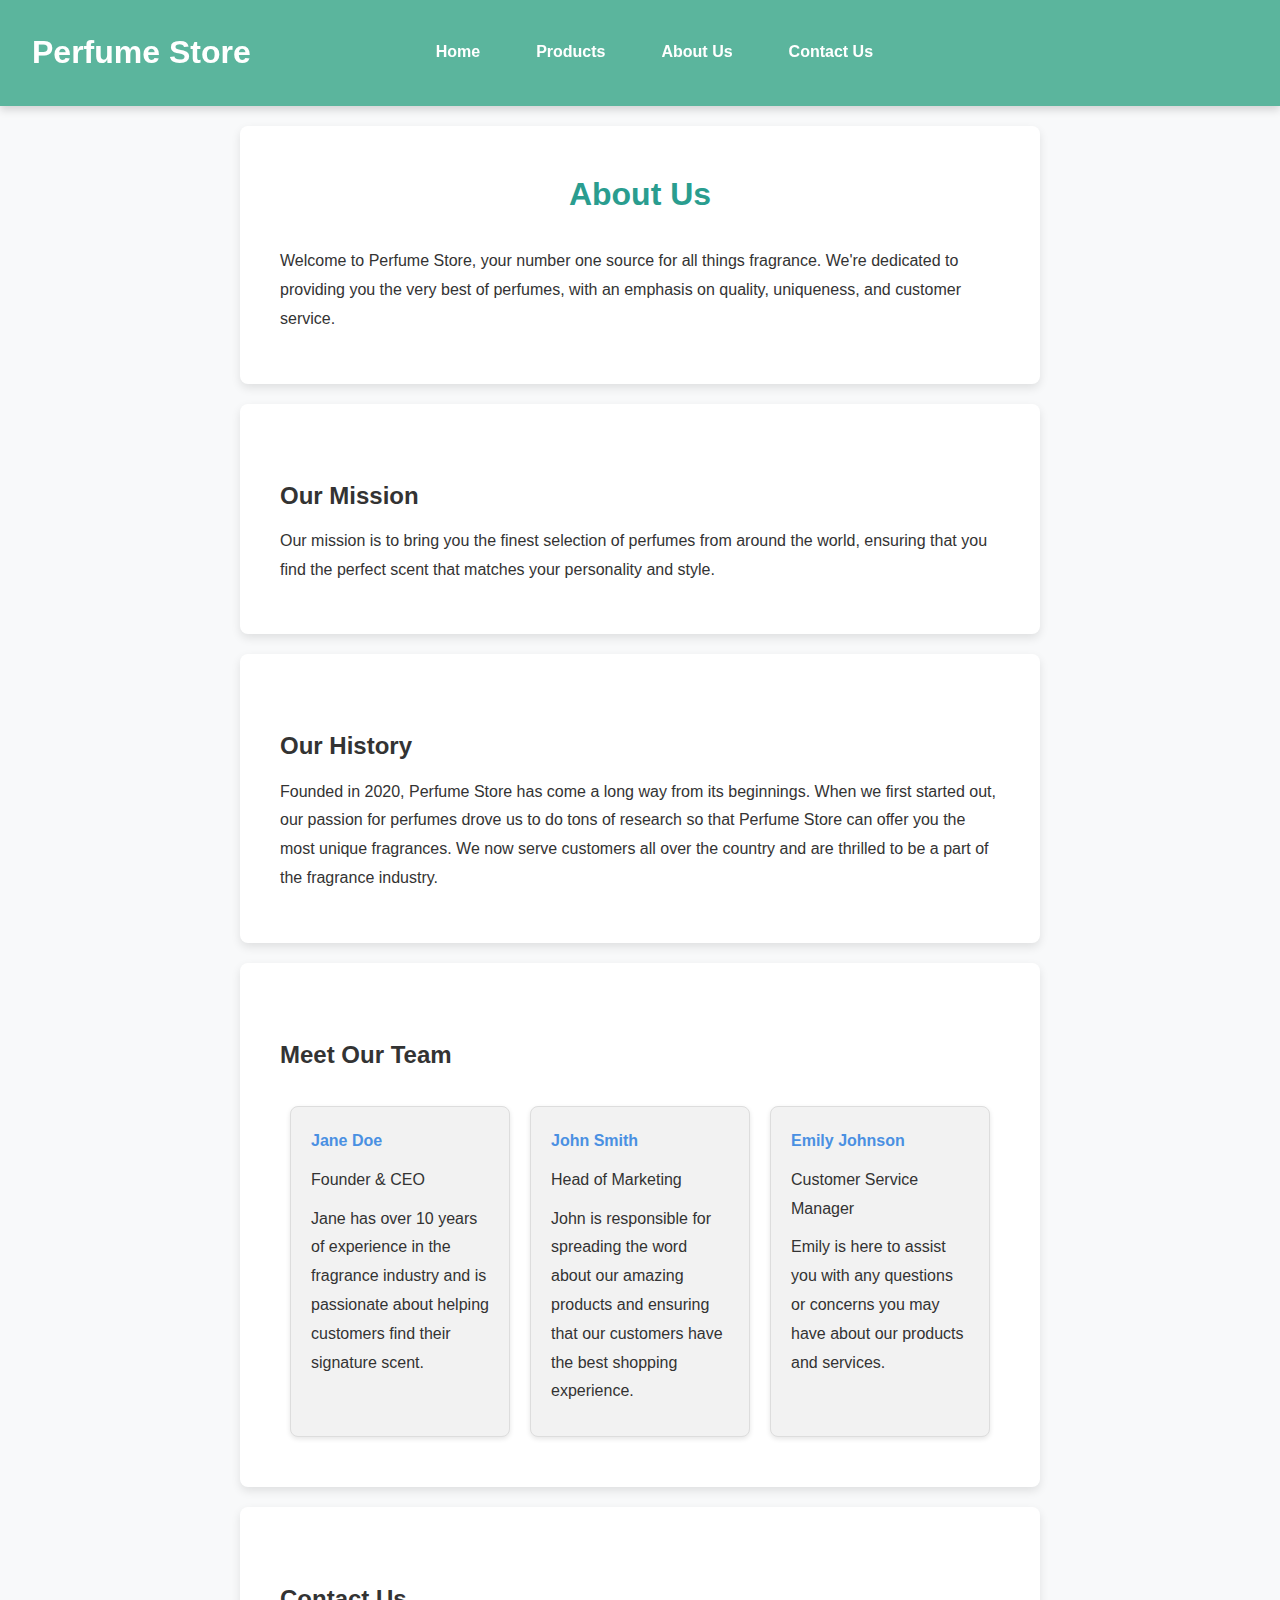
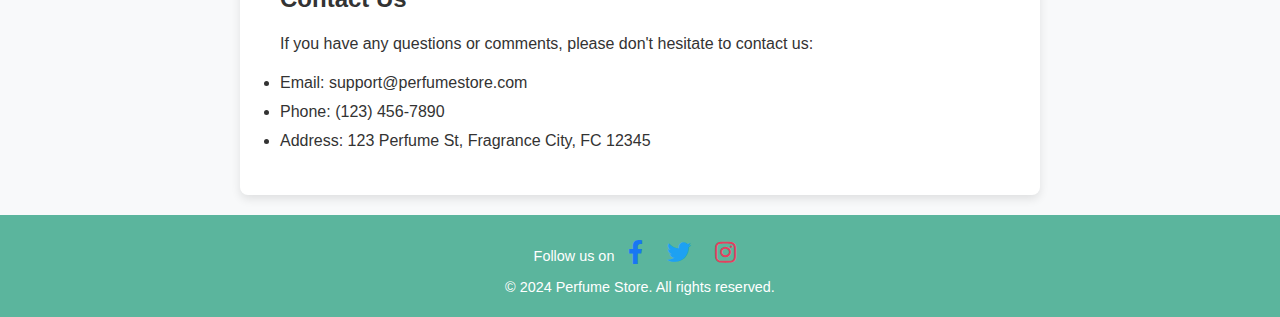
==== about.html @ 804339f7 "Add files via upload" ====
<!DOCTYPE html>
<html lang="en">

<head>
    <meta charset="UTF-8">
    <meta name="viewport" content="width=device-width, initial-scale=1.0">
    <title>Perfume Store</title>
    <link rel="stylesheet" href="style.css">
    <link href="https://cdnjs.cloudflare.com/ajax/libs/font-awesome/5.15.4/css/all.min.css" rel="stylesheet">
    <script src="https://cdnjs.cloudflare.com/ajax/libs/jquery/3.6.4/jquery.min.js"></script>

    <style>
        section {
            padding: 40px;
            margin: 20px auto;
            max-width: 800px;
            background: #fff;
            border-radius: 8px;
            box-shadow: 0 4px 10px rgba(0, 0, 0, 0.1);
        }

        h2 {
            color: #4a90e2;
            text-align: center;
            font-size: 2em;
            margin-bottom: 20px;
        }

        h3 {
            color: #333;
            margin-top: 30px;
            font-size: 1.5em;
        }

        p {
            margin: 10px 0;
            line-height: 1.8;
        }

        .team {
            display: flex;
            justify-content: space-between;
            flex-wrap: wrap;
            margin-top: 20px;
        }

        .team-member {
            background: #f2f2f2;
            border: 1px solid #ddd;
            border-radius: 8px;
            padding: 20px;
            margin: 10px;
            width: calc(33.333% - 20px);
            box-shadow: 0 2px 5px rgba(0, 0, 0, 0.1);
            transition: transform 0.3s;
        }

        .team-member:hover {
            transform: translateY(-5px);
        }

        .team-member h4 {
            margin: 0;
            color: #4a90e2;
        }

        header {
            display: flex;
            align-items: center;
        }

        header h1 {
            margin: 0;
            text-align: left;
            flex: 0 0 auto;
        }

        nav {
            flex: 1;
            display: flex;
            justify-content: center;
            padding-right: 190px;
        }

        nav ul {
            display: flex;
            list-style: none;
            padding: 0;
            margin: 0;
        }


        @media (max-width: 488px) {
            .team-member {
                width: 100%;
            }

            nav {
                flex: 1;
                display: flex;

                padding-left: 190px;

            }

            nav ul li a {
                white-space: nowrap;
                text-align: center;
            }

        }
    </style>

</head>

<body>
    <header>
        <h1>Perfume Store</h1>
        <nav>
            <ul>
                <li><a href="index.html">Home</a></li>
                <li><a href="Products.html">Products</a></li>
                <li><a href="about.html">About Us</a></li>
                <li><a href="contact.html">Contact Us</a></li>
            </ul>
        </nav>
    </header>

    <div id="notification"
        style="display: none; position: fixed; bottom: 20px; right: 20px; background: #21867a; color: white; padding: 10px 20px; border-radius: 5px; box-shadow: 0 4px 6px rgba(0, 0, 0, 0.1);">
    </div>
    <section id="about">
        <h2>About Us</h2>
        <p>Welcome to Perfume Store, your number one source for all things fragrance. We're dedicated to providing you
            the very best of perfumes, with an emphasis on quality, uniqueness, and customer service.</p>
    </section>

    <section id="mission">
        <h3>Our Mission</h3>
        <p>Our mission is to bring you the finest selection of perfumes from around the world, ensuring that you find
            the perfect scent that matches your personality and style.</p>
    </section>

    <section id="history">
        <h3>Our History</h3>
        <p>Founded in 2020, Perfume Store has come a long way from its beginnings. When we first started out, our
            passion for perfumes drove us to do tons of research so that Perfume Store can offer you the most unique
            fragrances. We now serve customers all over the country and are thrilled to be a part of the fragrance
            industry.</p>
    </section>

    <section id="team">
        <h3>Meet Our Team</h3>
        <div class="team">
            <div class="team-member">
                <h4>Jane Doe</h4>
                <p>Founder & CEO</p>
                <p>Jane has over 10 years of experience in the fragrance industry and is passionate about helping
                    customers find their signature scent.</p>
            </div>
            <div class="team-member">
                <h4>John Smith</h4>
                <p>Head of Marketing</p>
                <p>John is responsible for spreading the word about our amazing products and ensuring that our customers
                    have the best shopping experience.</p>
            </div>
            <div class="team-member">
                <h4>Emily Johnson</h4>
                <p>Customer Service Manager</p>
                <p>Emily is here to assist you with any questions or concerns you may have about our products and
                    services.</p>
            </div>
        </div>
    </section>

    <section id="contact">
        <h3>Contact Us</h3>
        <p>If you have any questions or comments, please don't hesitate to contact us:</p>
        <ul>
            <li>Email: support@perfumestore.com</li>
            <li>Phone: (123) 456-7890</li>
            <li>Address: 123 Perfume St, Fragrance City, FC 12345</li>
        </ul>
    </section>

    <footer>
        <p>Follow us on
            <a href="https://www.facebook.com/" class="social-icon facebook"><i class="fab fa-facebook-f"></i></a>
            <a href="https://x.com/?lang=ar" class="social-icon twitter"><i class="fab fa-twitter"></i></a>
            <a href="https://www.instagram.com/" class="social-icon instagram"><i class="fab fa-instagram"></i></a>
        </p>
        <p>&copy; 2024 Perfume Store. All rights reserved.</p>

    </footer>

</body>

</html>
---- style.css ----
* {
    margin: 0;
    padding: 0;
    box-sizing: border-box;
}

:root {
    --primary-color: #5bb59d;
    --secondary-color: #2a9d8f;
    --accent-color: #e76f51;
    --light-color: #fafafa;
    --dark-color: #264653;
    --text-color: #333;
    --background-color: #f8f9fa;
}

body {
    font-family: 'Poppins', Arial, sans-serif;
    line-height: 1.8;
    background-color: var(--background-color);
    color: var(--text-color);
}

html {
    scroll-padding-top: 80px;
}

section {
    margin: 3rem auto;
    max-width: 1100px;
    padding: 2rem;
    background: #fff;
    box-shadow: 0 4px 8px rgba(0, 0, 0, 0.1);
    border-radius: 10px;
    transition: transform 0.3s ease, box-shadow 0.3s ease;
}

section:hover {
    transform: translateY(-5px);
    box-shadow: 0 10px 20px rgba(0, 0, 0, 0.2);
}

section h2 {
    text-align: center;
    margin-bottom: 1.5rem;
    font-size: 2rem;
    color: var(--secondary-color);
    font-weight: bold;
}

#product-list {
    display: grid;
    grid-template-columns: repeat(auto-fit, minmax(250px, 1fr));
    gap: 1.5rem;
    justify-items: center;
}

.product {
    display: flex;
    flex-direction: column;
    justify-content: space-between;
    align-items: center;
    width: 100%;
    max-width: 300px;
    min-height: 400px;
    border: 1px solid #ddd;
    padding: 1rem;
    border-radius: 10px;
    text-align: center;
    background-color: white;
    box-shadow: 0 4px 6px rgba(0, 0, 0, 0.1);
    transition: transform 0.3s ease, box-shadow 0.3s ease;
}

.product img {
    max-width: 100%;
    height: 200px;
    object-fit: cover;
    border-radius: 10px;
    margin-bottom: 1rem;
}

.product h3 {
    font-size: 1.2rem;
    color: var(--text-color);
    margin-bottom: 0.5rem;
    flex-grow: 1;
}

.product p {
    font-size: 0.9rem;
    color: #555;
}

.product strong {
    color: var(--accent-color);
}

.add-to-cart {
    margin-top: auto;
    background: var(--secondary-color);
    color: #fff;
    border: none;
    padding: 10px 15px;
    cursor: pointer;
    margin-top: 10px;
    border-radius: 5px;
    font-size: 0.9rem;
    transition: all 0.3s ease-in-out;
}

.add-to-cart:hover {
    background: #21867a;
}

.product:hover {
    transform: translateY(-5px);
    box-shadow: 0 10px 20px rgba(0, 0, 0, 0.2);
}

#cart {
    margin-top: 20px;
    background: #e9e9e9;
    padding: 15px;
    border-radius: 10px;
    box-shadow: 0 4px 6px rgba(0, 0, 0, 0.1);
}

#cart h3 {
    margin: 0 0 10px;
    font-weight: bold;
}

#cart-items {
    list-style: none;
    padding: 0;
}

#cart-items li {
    border-bottom: 1px solid #ddd;
    padding: 5px 0;
}

#contact-form input,
#contact-form textarea,
#contact-form button {
    width: 100%;
    padding: 0.8rem;
    margin-bottom: 1rem;
    border: 1px solid #ccc;
    border-radius: 5px;
    font-size: 1rem;
}

#contact-form input:focus,
#contact-form textarea:focus {
    border-color: var(--secondary-color);
    outline: none;
    box-shadow: 0 0 5px rgba(42, 157, 143, 0.5);
}

#contact-form button {
    background-color: var(--secondary-color);
    color: white;
    cursor: pointer;
    font-size: 1.1rem;
    transition: background 0.3s ease;
}

#contact-form button:hover {
    background-color: #21867a;
}

#notification {
    display: none;
    position: fixed;
    bottom: 20px;
    right: 20px;
    color: #fff;
    padding: 10px 20px;
    border-radius: 5px;
    box-shadow: 0 4px 6px rgba(0, 0, 0, 0.1);
    animation: slide-in-out 2.5s ease-in-out;
}

@keyframes slide-in-out {

    0%,
    100% {
        opacity: 0;
        transform: translateX(50%);
    }

    10%,
    90% {
        opacity: 1;
        transform: translateX(0);
    }
}

footer {
    background-color: #5bb59d;
    color: white;
    text-align: center;
    padding: 1rem 0;
    position: relative;
    width: 100%;
    bottom: 0;
}

footer p {
    margin: 0;
    font-size: 0.9rem;
}

.social-icon {
    margin: 0 10px;
    font-size: 1.5rem;
    text-decoration: none;
    transition: transform 0.3s ease;
}

.social-icon:hover {
    transform: scale(1.2);
}

.facebook {
    color: #1877f2;
}

.twitter {
    color: #1da1f2;
}

.instagram {
    color: #E4405F;
}

#search {
    margin-bottom: 20px;
}

#r {
    display: none;
}

#product-modal {
    display: none;
    position: fixed;
    top: 50%;
    left: 50%;
    transform: translate(-50%, -50%);
    background: white;
    padding: 20px;
    box-shadow: 0 4px 6px rgba(0, 0, 0, 0.1);
    border-radius: 8px;
    z-index: 1000;
    max-width: 400px;
    width: 90%;
    overflow-y: auto;
    max-height: 80%;
}

#modal-overlay {
    display: none;
    position: fixed;
    top: 0;
    left: 0;
    width: 100%;
    height: 100%;
    background: rgba(0, 0, 0, 0.5);
    z-index: 999;
}

#close-modal {
    position: absolute;
    top: 10px;
    right: 10px;
    background: none;
    border: none;
    font-size: 20px;
    cursor: pointer;
}

#modal-image {
    max-width: 100%;
    height: auto;
    margin-bottom: 10px;
}

#modal-body {
    font-size: 14px;
    line-height: 1.5;
}

#product-modal {
    text-align: center;
}

#modal-image {
    display: block;
    margin: 0 auto;
}

.product img {
    cursor: pointer;
}

.fas.fa-credit-card {
    color: #007bff;
}

.fab.fa-paypal {
    color: #003087;
}

.fas.fa-hand-holding-usd {
    color: #28a745;
}

.btn-option i:hover {
    color: #ff9900;
}

.btn {
    display: inline-block;
    padding: 10px 15px;
    background-color: #007bff;
    color: white;
    text-align: center;
    border: none;
    border-radius: 5px;
    cursor: pointer;
    text-decoration: none;
    margin-top: 10px;
}

.btn:hover {
    background-color: #0056b3;
}

.btn-danger {
    background-color: #dc3545;
}

.btn-danger:hover {
    background-color: #a71d2a;
}

.modal2 {
    display: none;
    position: fixed;
    top: 0;
    left: 0;
    width: 100%;
    height: 100%;
    z-index: 1001;
    background: rgba(0, 0, 0, 0.5);
    justify-content: center;
    align-items: center;
}

.modal2.active {
    display: flex;
}

.modal2-content {
    background: white;
    padding: 20px;
    border-radius: 10px;
    width: 90%;
    max-width: 500px;
}

.modal2-header {
    display: flex;
    justify-content: space-between;
    align-items: center;
    margin-bottom: 20px;
}

.btn-option {
    display: flex;
    justify-content: space-between;
    align-items: center;
    padding: 15px;
    border: 1px solid #ddd;
    border-radius: 5px;
    margin-bottom: 10px;
    cursor: pointer;
    transition: background 0.3s;
}

.btn-option:hover {
    background: #f8f9fa;
}

.payment-form {
    display: none;
}

.payment-form h6 {
    margin-bottom: 15px;
}

.form-label {
    margin-bottom: 5px;
    display: block;
}

.form-control {
    width: 100%;
    padding: 10px;
    border: 1px solid #ddd;
    border-radius: 5px;
    margin-bottom: 10px;
}

.btn-close {
    background: none;
    border: none;
    font-size: 1.2em;
    cursor: pointer;
}

.error {
    color: red;
    font-size: 0.9em;
}

.btn-option.active {
    background: #007bff;
    color: white;
    border: 1px solid #0056b3;
}

#featured-section {
    margin: 2rem auto;
    max-width: 1100px;
    padding: 2rem;
    background: white;
    box-shadow: 0 4px 8px rgba(0, 0, 0, 0.1);
    border-radius: 10px;
}

#featured-section h2 {
    text-align: center;
    margin-bottom: 1.5rem;
    font-size: 2rem;
    color: var(--secondary-color);
    font-weight: bold;
}

#featured-products {
    display: flex;
    justify-content: space-around;
    flex-wrap: wrap;
    gap: 1.5rem;
}

.featured-product {
    flex: 1 1 calc(30% - 1rem);
    display: flex;
    flex-direction: column;
    align-items: center;
    border: 1px solid #ddd;
    padding: 1rem;
}

header {
    display: flex;
    justify-content: space-between;
    align-items: center;
    background-color: var(--primary-color);
    color: white;
    padding: 1.5rem 2rem;
    position: sticky;
    top: 0;
    z-index: 10;
    box-shadow: 0 4px 8px rgba(0, 0, 0, 0.15);
}

header h1 {
    flex: 1;
    font-size: 2rem;
    font-weight: bold;
    margin: 0;
}

nav {
    flex: 1;
    text-align: center;
}

nav ul {
    list-style: none;
    display: inline-flex;
    gap: 1.5rem;
    margin: 0;
    padding: 0;
}

nav ul li a {
    color: white;
    text-decoration: none;
    font-weight: 600;
    padding: 0.5rem 1rem;
    border-radius: 5px;
    transition: all 0.3s ease-in-out;
}

nav ul li a:hover {
    background-color: #2a9d8f;
    color: white;
}

#cart-icon {
    flex: 1;
    display: flex;
    justify-content: flex-end;
    align-items: center;
    position: relative;
    cursor: pointer;
}

#cart-icon i {
    font-size: 1.8rem;
    color: white;
}



@media (max-width: 480px) {

    header {
        flex-direction: column;
        align-items: center;
        padding: 1rem;
    }

    header h1 {
        font-size: 1.2rem;
        text-align: center;
    }

    nav {
        margin-top: 0.5rem;
    }

    nav ul {
        flex-direction: column;
        align-items: center;
    }

    nav ul li a {
        font-size: 1rem;
        padding: 0.5rem;
    }

    #cart-icon {
        margin-top: 0.5rem;
    }

    #product-list {
        grid-template-columns: 1fr;
    }

    section h2 {
        font-size: 1.5rem;
    }

    .product h3 {
        font-size: 1rem;
    }

    .add-to-cart {
        font-size: 0.8rem;
        padding: 8px 12px;
    }

    #contact-form input,
    #contact-form textarea {
        padding: 0.6rem;
    }

    footer p {
        font-size: 0.7rem;
    }
}
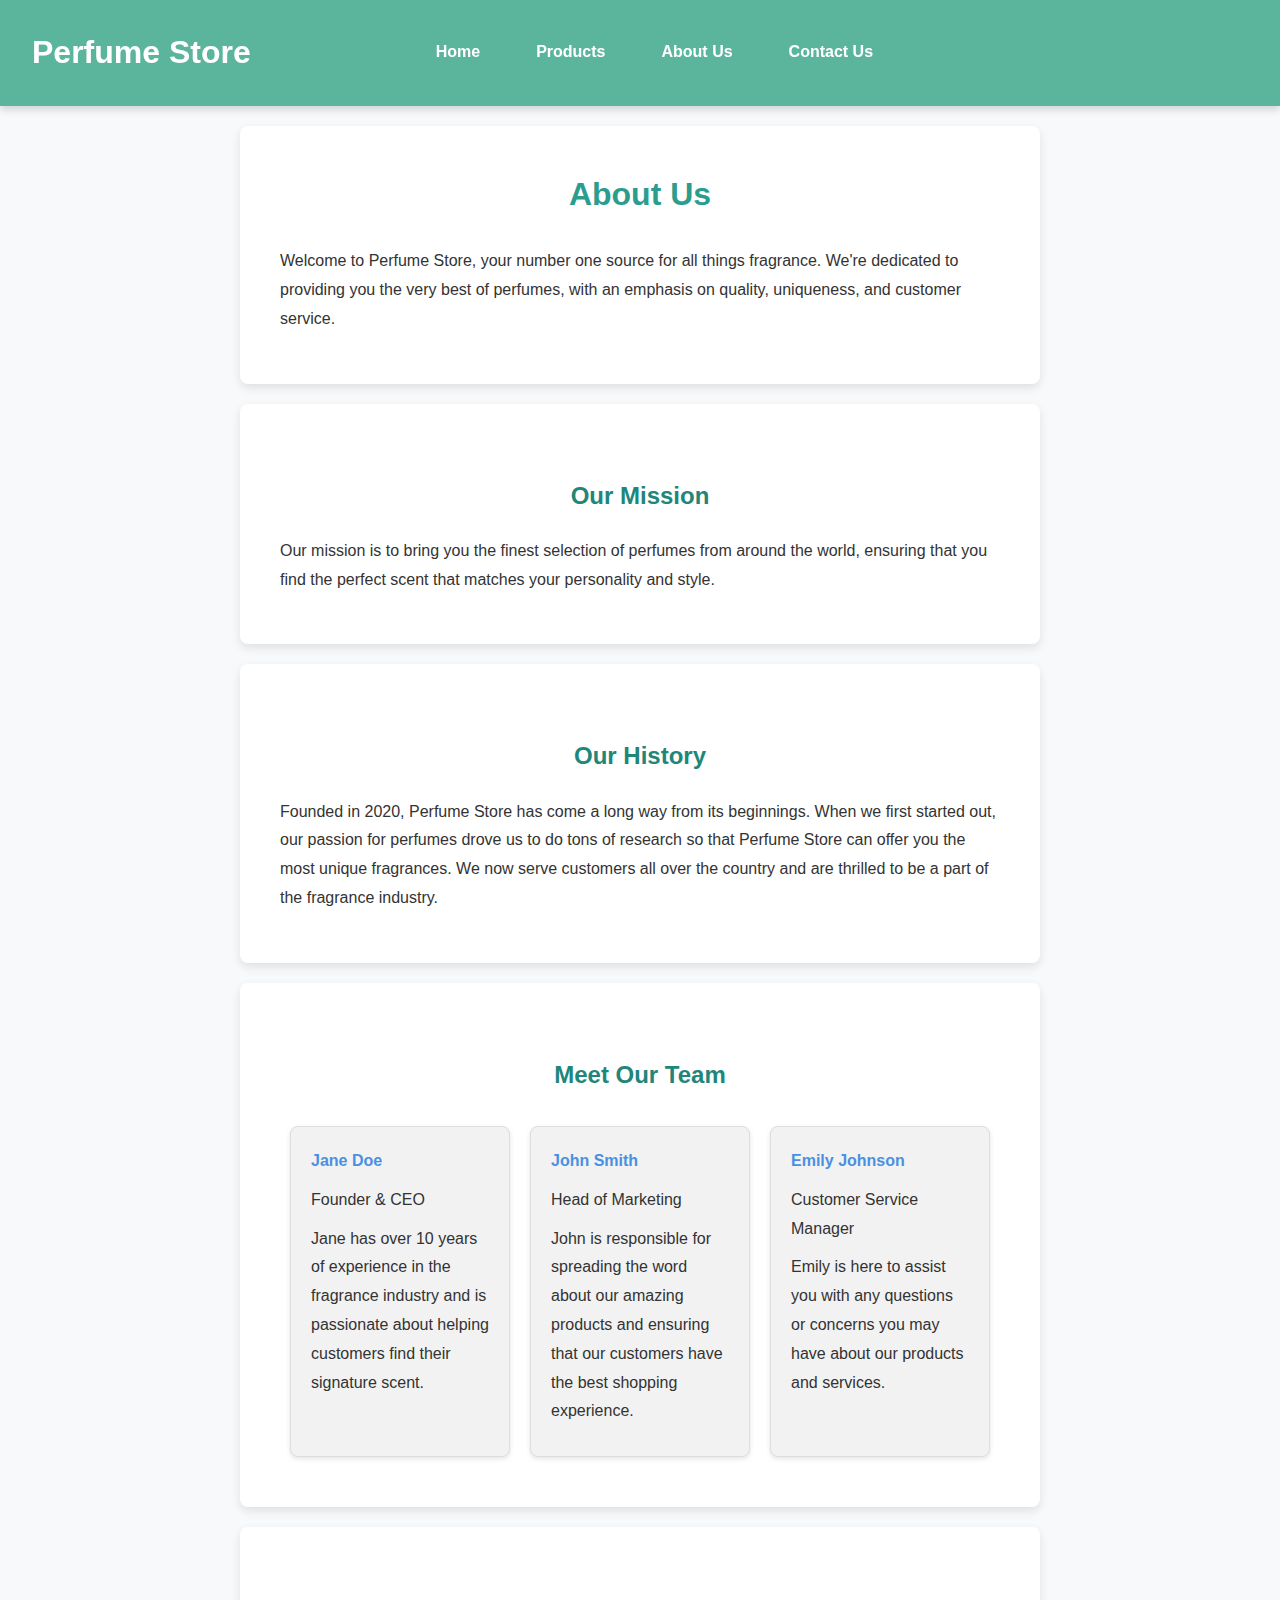
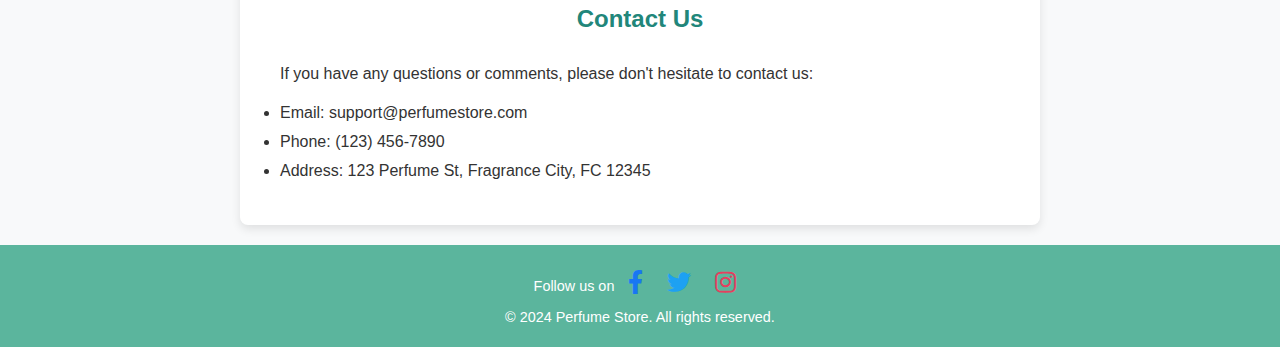
==== commit a002b1cc: "Update about.html" ====
--- a/about.html
+++ b/about.html
@@ -19,15 +19,15 @@
             box-shadow: 0 4px 10px rgba(0, 0, 0, 0.1);
         }
 
-        h2 {
-            color: #4a90e2;
+        h2,h3 {
+            color: #21867a;
             text-align: center;
             font-size: 2em;
             margin-bottom: 20px;
         }
 
         h3 {
-            color: #333;
+            
             margin-top: 30px;
             font-size: 1.5em;
         }
@@ -195,4 +195,4 @@
 
 </body>
 
-</html>+</html>
